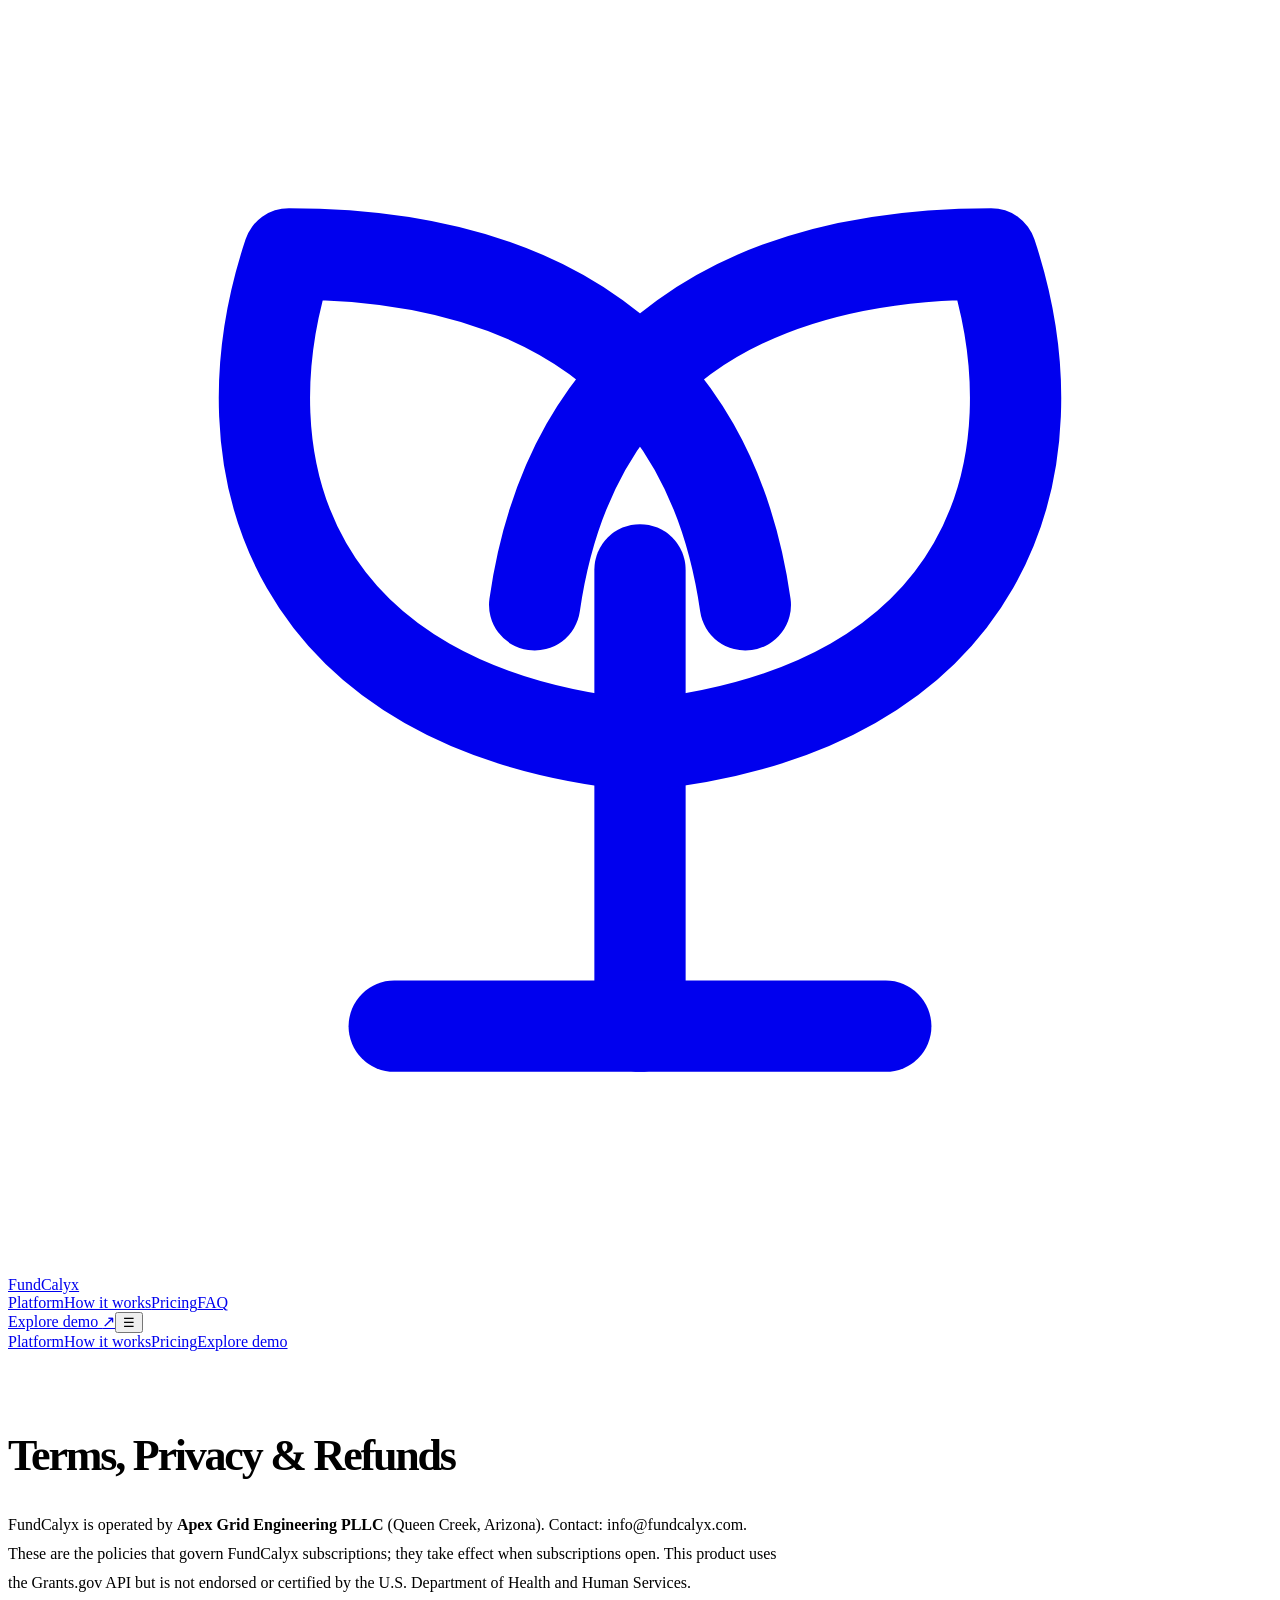
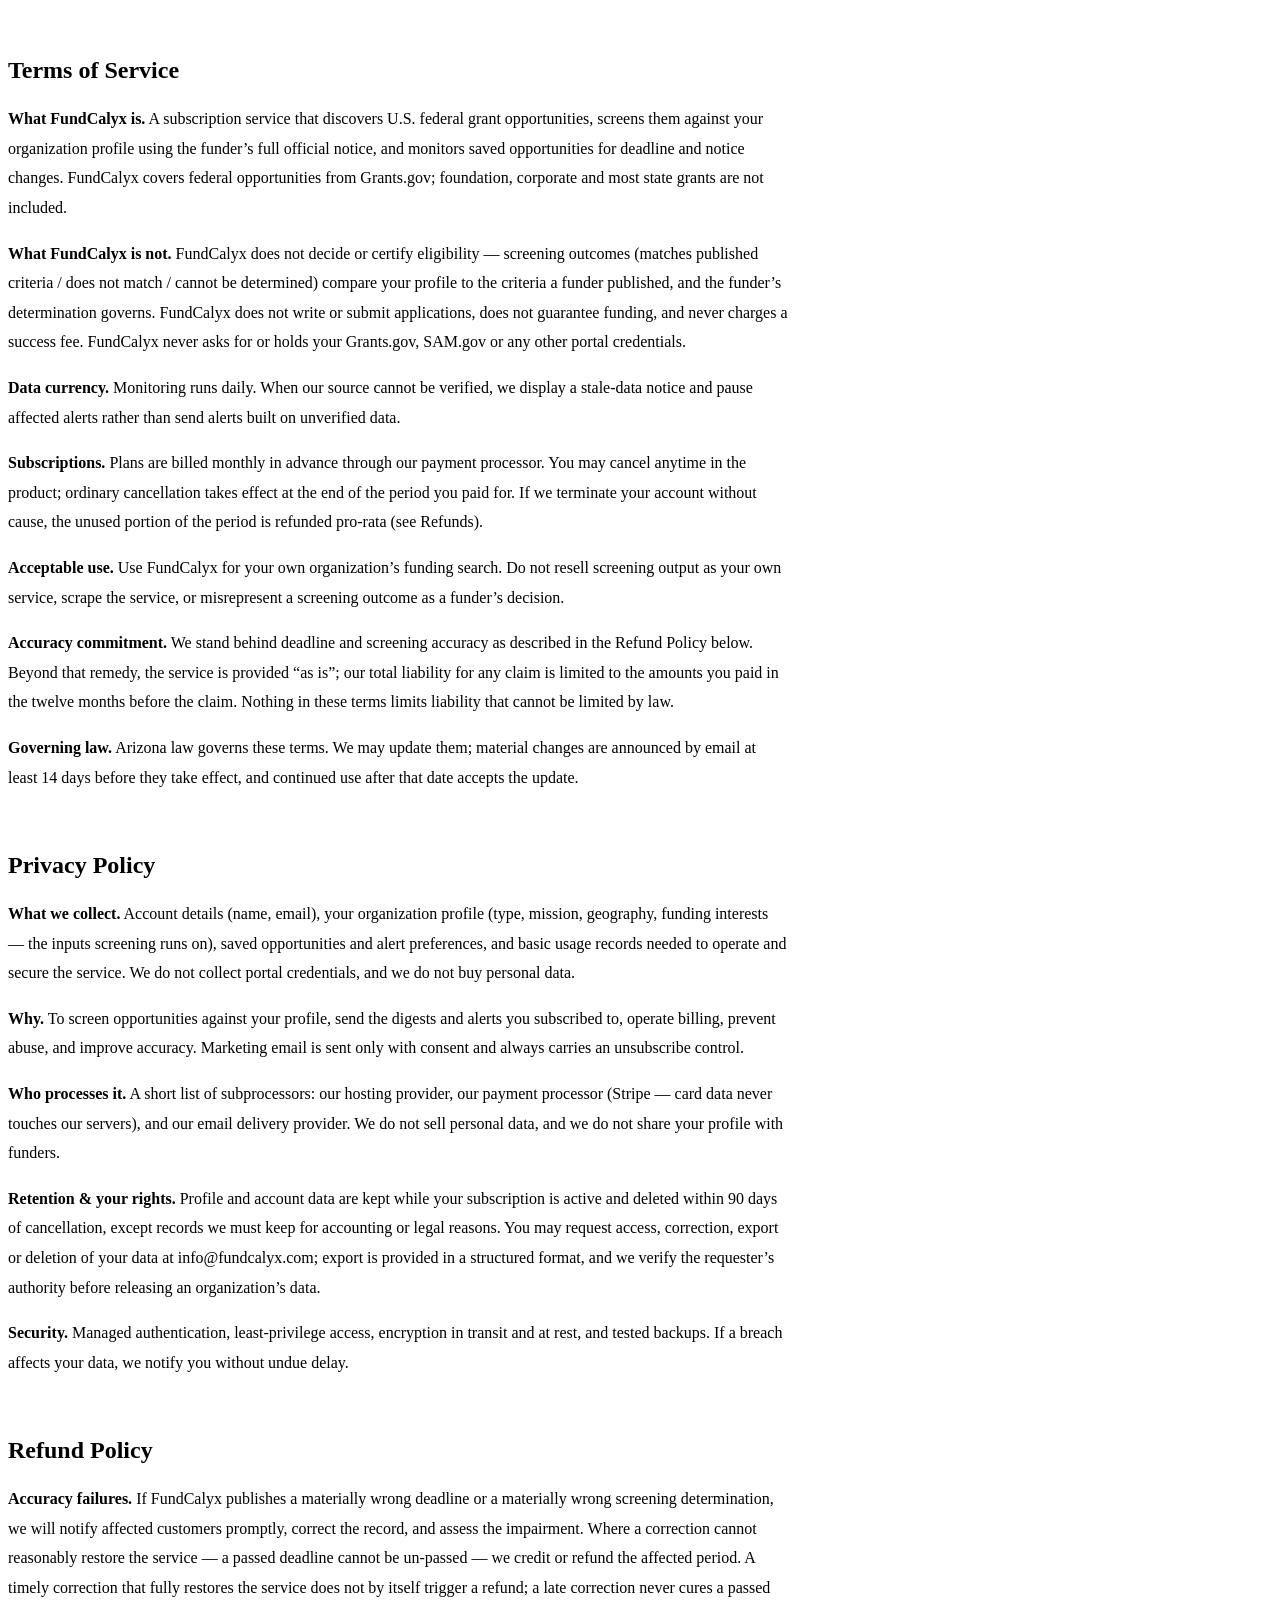
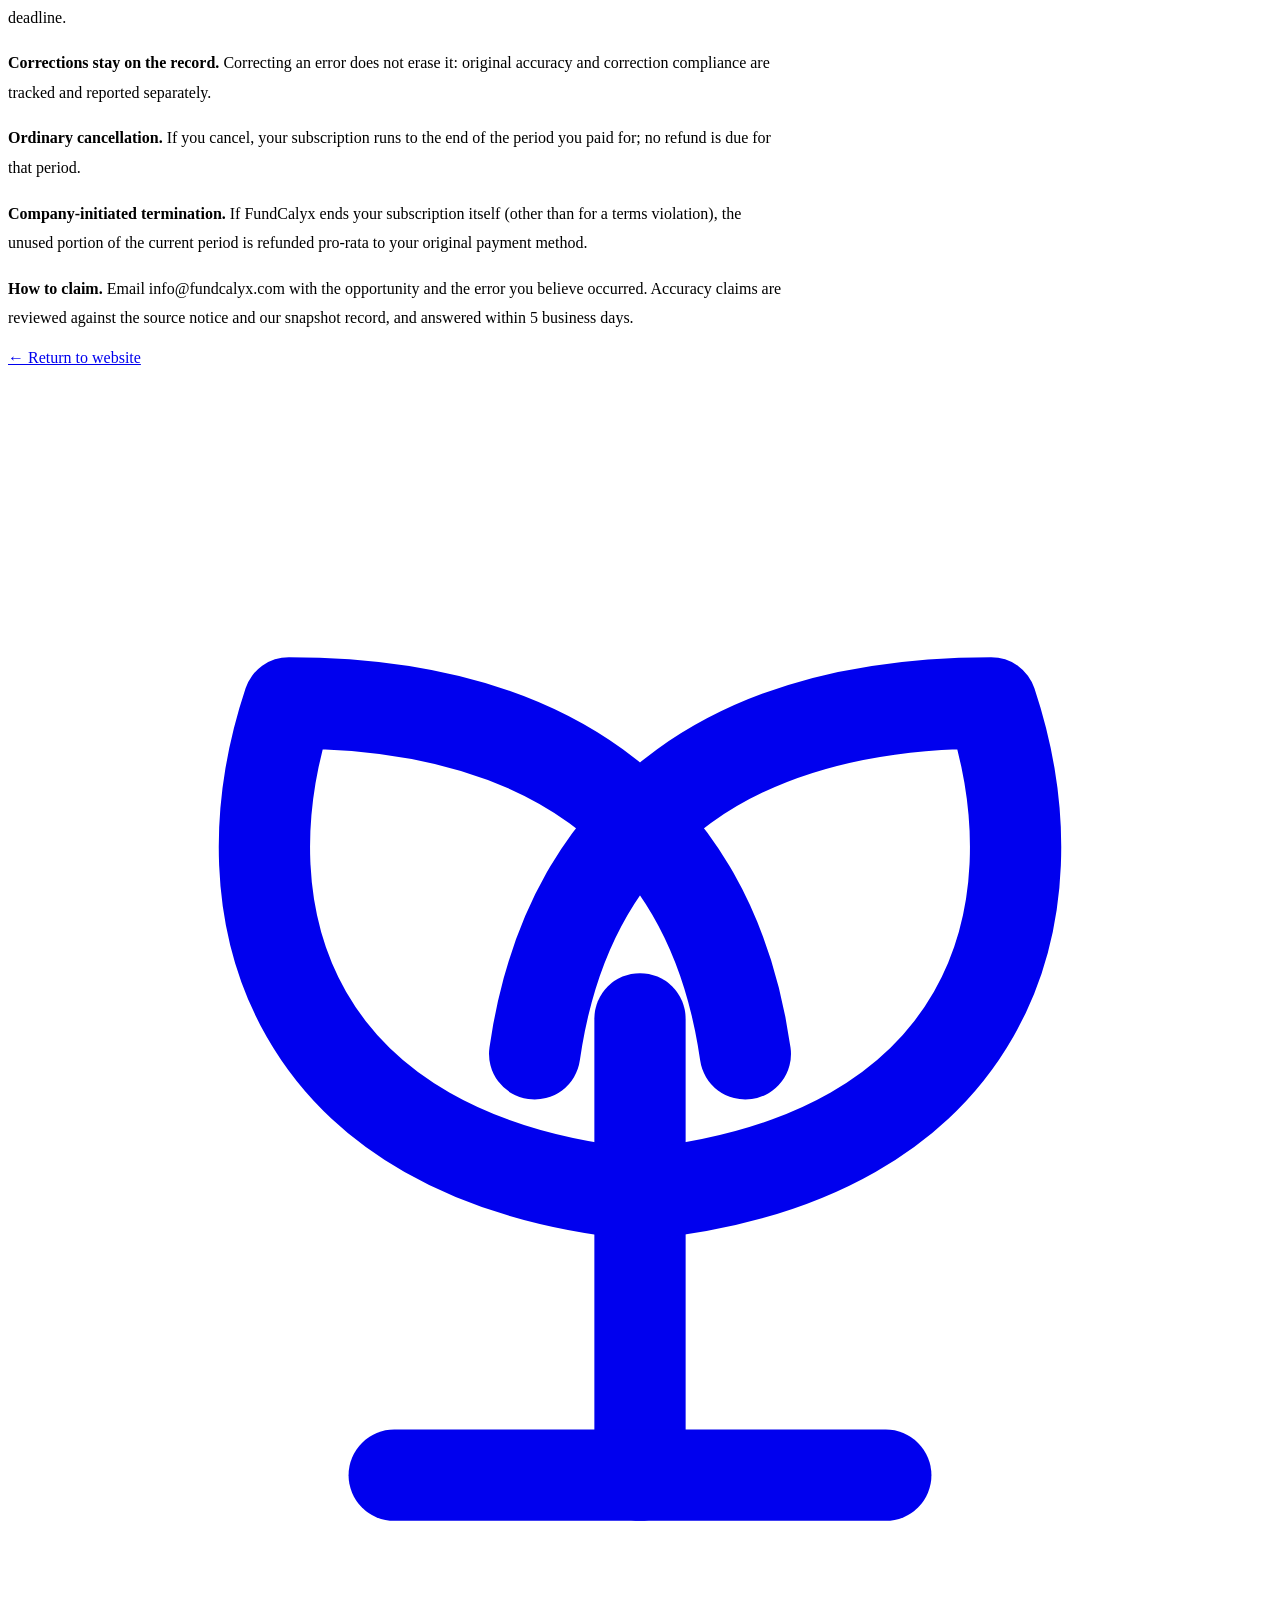
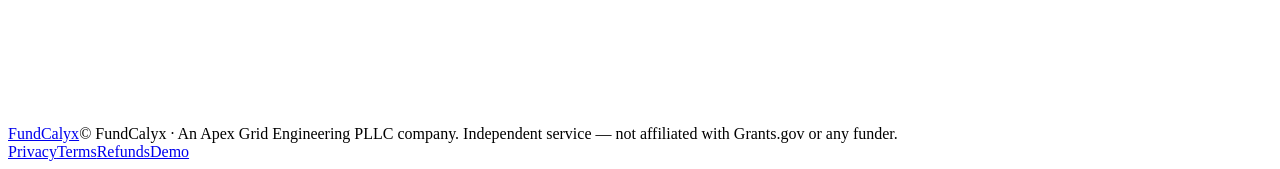
==== legal.html @ a988503f "Add files via upload" ====
<!doctype html><html lang="en"><head><meta charset="utf-8"><meta name="viewport" content="width=device-width,initial-scale=1"><meta name="robots" content="noindex"><title>Terms, Privacy & Refunds — FundCalyx</title><link rel="stylesheet" href="assets/site.css"><link rel="icon" href="assets/favicon.svg" type="image/svg+xml"></head><body data-site="fundcalyx"><div class="nav-shell container"><nav class="nav" aria-label="Main navigation"><a class="logo" href="index.html" aria-label="FundCalyx home"><span class="mark"><svg viewBox="0 0 36 36" fill="none" aria-hidden="true"><path d="M18 29V16" stroke="currentColor" stroke-width="2.6" stroke-linecap="round"/><path d="M18 21C8 20 6 13 8 7c7 0 12 3 13 10M18 21c10-1 12-8 10-14-7 0-12 3-13 10" stroke="currentColor" stroke-width="2.6" stroke-linecap="round" stroke-linejoin="round"/><path d="M11 29h14" stroke="currentColor" stroke-width="2.6" stroke-linecap="round"/></svg></span>FundCalyx</a><div class="nav-links"><a href="index.html#platform">Platform</a><a href="index.html#how">How it works</a><a href="index.html#pricing">Pricing</a><a href="index.html#faq">FAQ</a></div><div class="nav-actions"><a class="btn btn-outline btn-sm" href="workspace.html">Explore demo <span aria-hidden="true">↗</span></a><button class="mobile-toggle" type="button" aria-label="Toggle menu" aria-expanded="false">☰</button></div></nav><div class="mobile-menu" id="mobile-menu"><a href="index.html#platform">Platform</a><a href="index.html#how">How it works</a><a href="index.html#pricing">Pricing</a><a href="workspace.html">Explore demo</a></div></div><main class="container" style="max-width:780px;padding:50px 0 90px"><h1 style="font-size:44px;letter-spacing:-.05em">Terms, Privacy &amp; Refunds</h1><p style="line-height:1.8;color:var(--muted)">FundCalyx is operated by <strong>Apex Grid Engineering PLLC</strong> (Queen Creek, Arizona). Contact: info@fundcalyx.com. These are the policies that govern FundCalyx subscriptions; they take effect when subscriptions open. This product uses the Grants.gov API but is not endorsed or certified by the U.S. Department of Health and Human Services.</p><hr style="border:0;border-top:1px solid var(--line);margin:30px 0"><section id="terms"><h2>Terms of Service</h2><div style="line-height:1.85;color:var(--muted)"><p><strong>What FundCalyx is.</strong> A subscription service that discovers U.S. federal grant opportunities, screens them against your organization profile using the funder’s full official notice, and monitors saved opportunities for deadline and notice changes. FundCalyx covers federal opportunities from Grants.gov; foundation, corporate and most state grants are not included.</p><p><strong>What FundCalyx is not.</strong> FundCalyx does not decide or certify eligibility — screening outcomes (matches published criteria / does not match / cannot be determined) compare your profile to the criteria a funder published, and the funder’s determination governs. FundCalyx does not write or submit applications, does not guarantee funding, and never charges a success fee. FundCalyx never asks for or holds your Grants.gov, SAM.gov or any other portal credentials.</p><p><strong>Data currency.</strong> Monitoring runs daily. When our source cannot be verified, we display a stale-data notice and pause affected alerts rather than send alerts built on unverified data.</p><p><strong>Subscriptions.</strong> Plans are billed monthly in advance through our payment processor. You may cancel anytime in the product; ordinary cancellation takes effect at the end of the period you paid for. If we terminate your account without cause, the unused portion of the period is refunded pro-rata (see Refunds).</p><p><strong>Acceptable use.</strong> Use FundCalyx for your own organization’s funding search. Do not resell screening output as your own service, scrape the service, or misrepresent a screening outcome as a funder’s decision.</p><p><strong>Accuracy commitment.</strong> We stand behind deadline and screening accuracy as described in the Refund Policy below. Beyond that remedy, the service is provided “as is”; our total liability for any claim is limited to the amounts you paid in the twelve months before the claim. Nothing in these terms limits liability that cannot be limited by law.</p><p><strong>Governing law.</strong> Arizona law governs these terms. We may update them; material changes are announced by email at least 14 days before they take effect, and continued use after that date accepts the update.</p></div></section><hr style="border:0;border-top:1px solid var(--line);margin:30px 0"><section id="privacy"><h2>Privacy Policy</h2><div style="line-height:1.85;color:var(--muted)"><p><strong>What we collect.</strong> Account details (name, email), your organization profile (type, mission, geography, funding interests — the inputs screening runs on), saved opportunities and alert preferences, and basic usage records needed to operate and secure the service. We do not collect portal credentials, and we do not buy personal data.</p><p><strong>Why.</strong> To screen opportunities against your profile, send the digests and alerts you subscribed to, operate billing, prevent abuse, and improve accuracy. Marketing email is sent only with consent and always carries an unsubscribe control.</p><p><strong>Who processes it.</strong> A short list of subprocessors: our hosting provider, our payment processor (Stripe — card data never touches our servers), and our email delivery provider. We do not sell personal data, and we do not share your profile with funders.</p><p><strong>Retention &amp; your rights.</strong> Profile and account data are kept while your subscription is active and deleted within 90 days of cancellation, except records we must keep for accounting or legal reasons. You may request access, correction, export or deletion of your data at info@fundcalyx.com; export is provided in a structured format, and we verify the requester’s authority before releasing an organization’s data.</p><p><strong>Security.</strong> Managed authentication, least-privilege access, encryption in transit and at rest, and tested backups. If a breach affects your data, we notify you without undue delay.</p></div></section><hr style="border:0;border-top:1px solid var(--line);margin:30px 0"><section id="refunds"><h2>Refund Policy</h2><div style="line-height:1.85;color:var(--muted)"><p><strong>Accuracy failures.</strong> If FundCalyx publishes a materially wrong deadline or a materially wrong screening determination, we will notify affected customers promptly, correct the record, and assess the impairment. Where a correction cannot reasonably restore the service — a passed deadline cannot be un-passed — we credit or refund the affected period. A timely correction that fully restores the service does not by itself trigger a refund; a late correction never cures a passed deadline.</p><p><strong>Corrections stay on the record.</strong> Correcting an error does not erase it: original accuracy and correction compliance are tracked and reported separately.</p><p><strong>Ordinary cancellation.</strong> If you cancel, your subscription runs to the end of the period you paid for; no refund is due for that period.</p><p><strong>Company-initiated termination.</strong> If FundCalyx ends your subscription itself (other than for a terms violation), the unused portion of the current period is refunded pro-rata to your original payment method.</p><p><strong>How to claim.</strong> Email info@fundcalyx.com with the opportunity and the error you believe occurred. Accuracy claims are reviewed against the source notice and our snapshot record, and answered within 5 business days.</p></div></section><a class="btn btn-dark" href="index.html">← Return to website</a></main><div class="container"><footer class="footer"><a class="logo" href="index.html" aria-label="FundCalyx home"><span class="mark"><svg viewBox="0 0 36 36" fill="none" aria-hidden="true"><path d="M18 29V16" stroke="currentColor" stroke-width="2.6" stroke-linecap="round"/><path d="M18 21C8 20 6 13 8 7c7 0 12 3 13 10M18 21c10-1 12-8 10-14-7 0-12 3-13 10" stroke="currentColor" stroke-width="2.6" stroke-linecap="round" stroke-linejoin="round"/><path d="M11 29h14" stroke="currentColor" stroke-width="2.6" stroke-linecap="round"/></svg></span>FundCalyx</a><span>© FundCalyx · An Apex Grid Engineering PLLC company. Independent service — not affiliated with Grants.gov or any funder.</span><div class="footer-links"><a href="legal.html#privacy">Privacy</a><a href="legal.html#terms">Terms</a><a href="legal.html#refunds">Refunds</a><a href="workspace.html">Demo</a></div></footer></div><script src="assets/site-config.js"></script><script defer src="assets/site.js"></script></body></html>
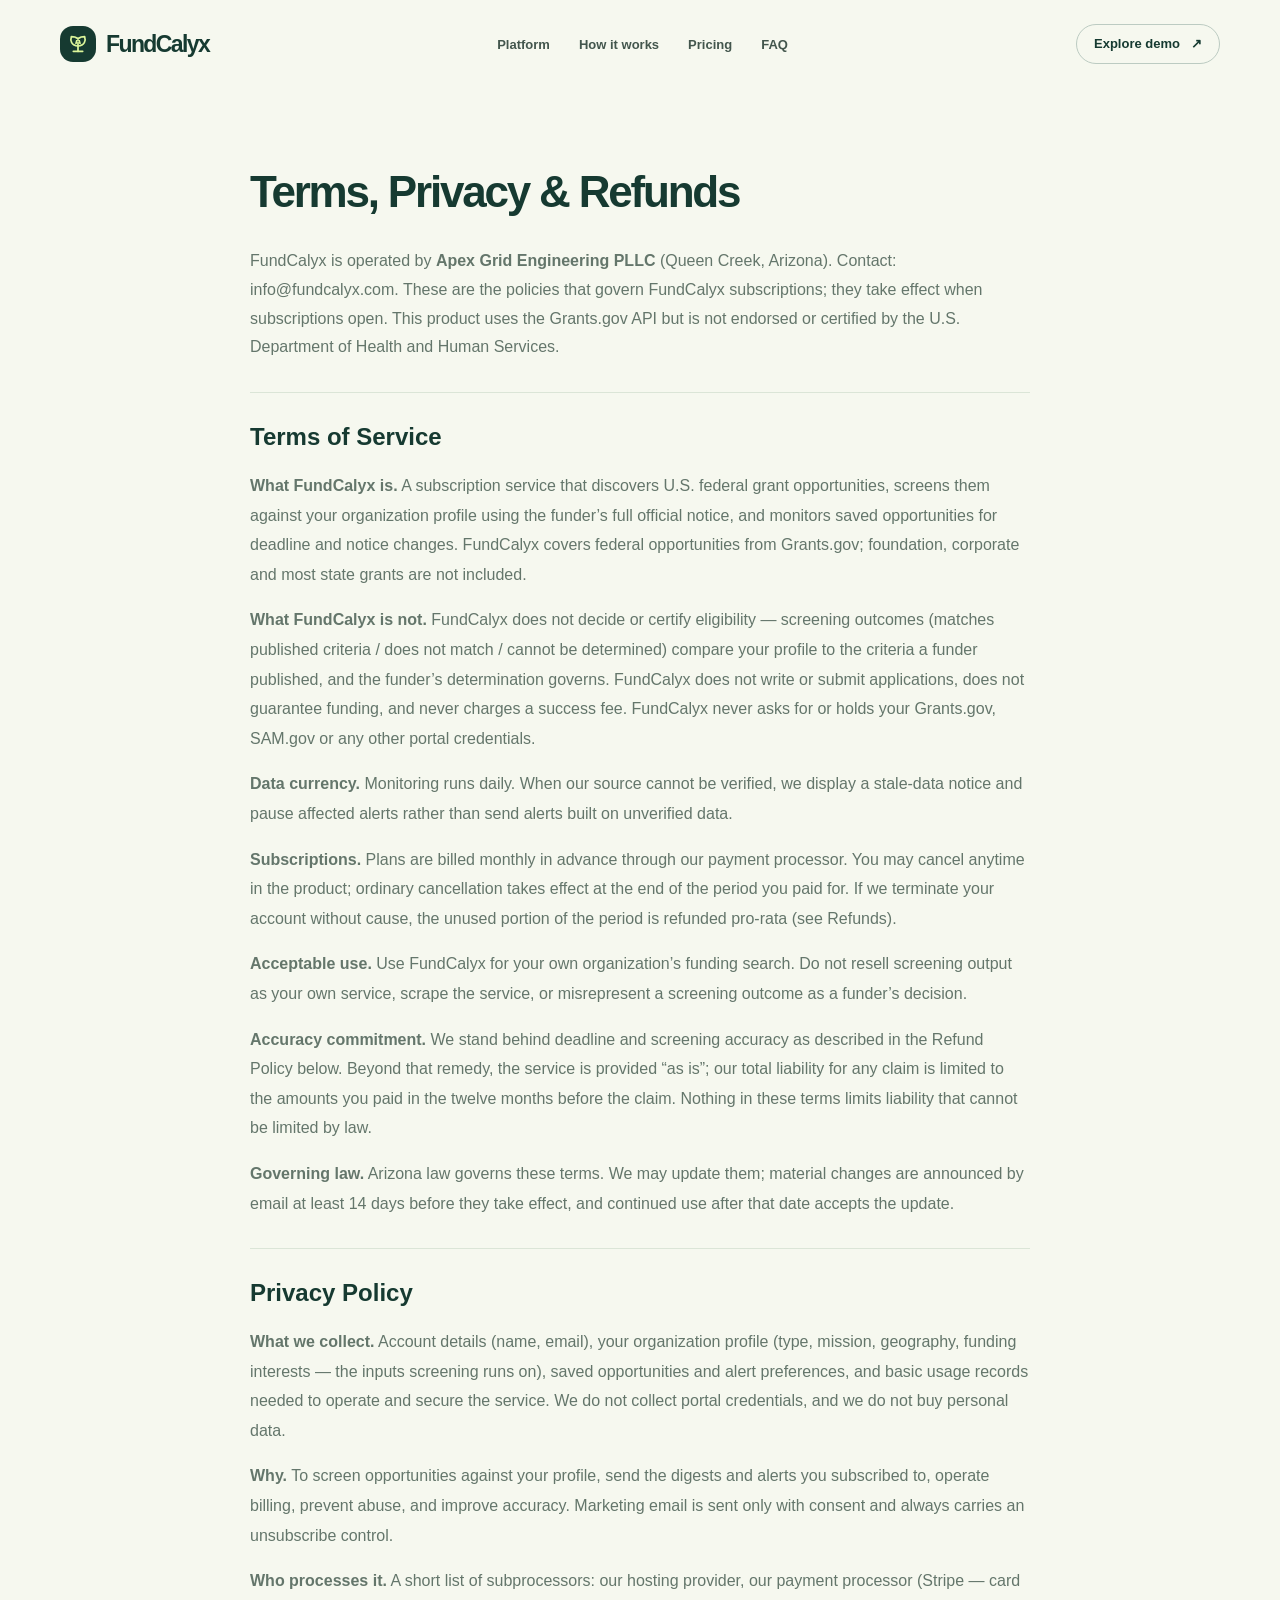
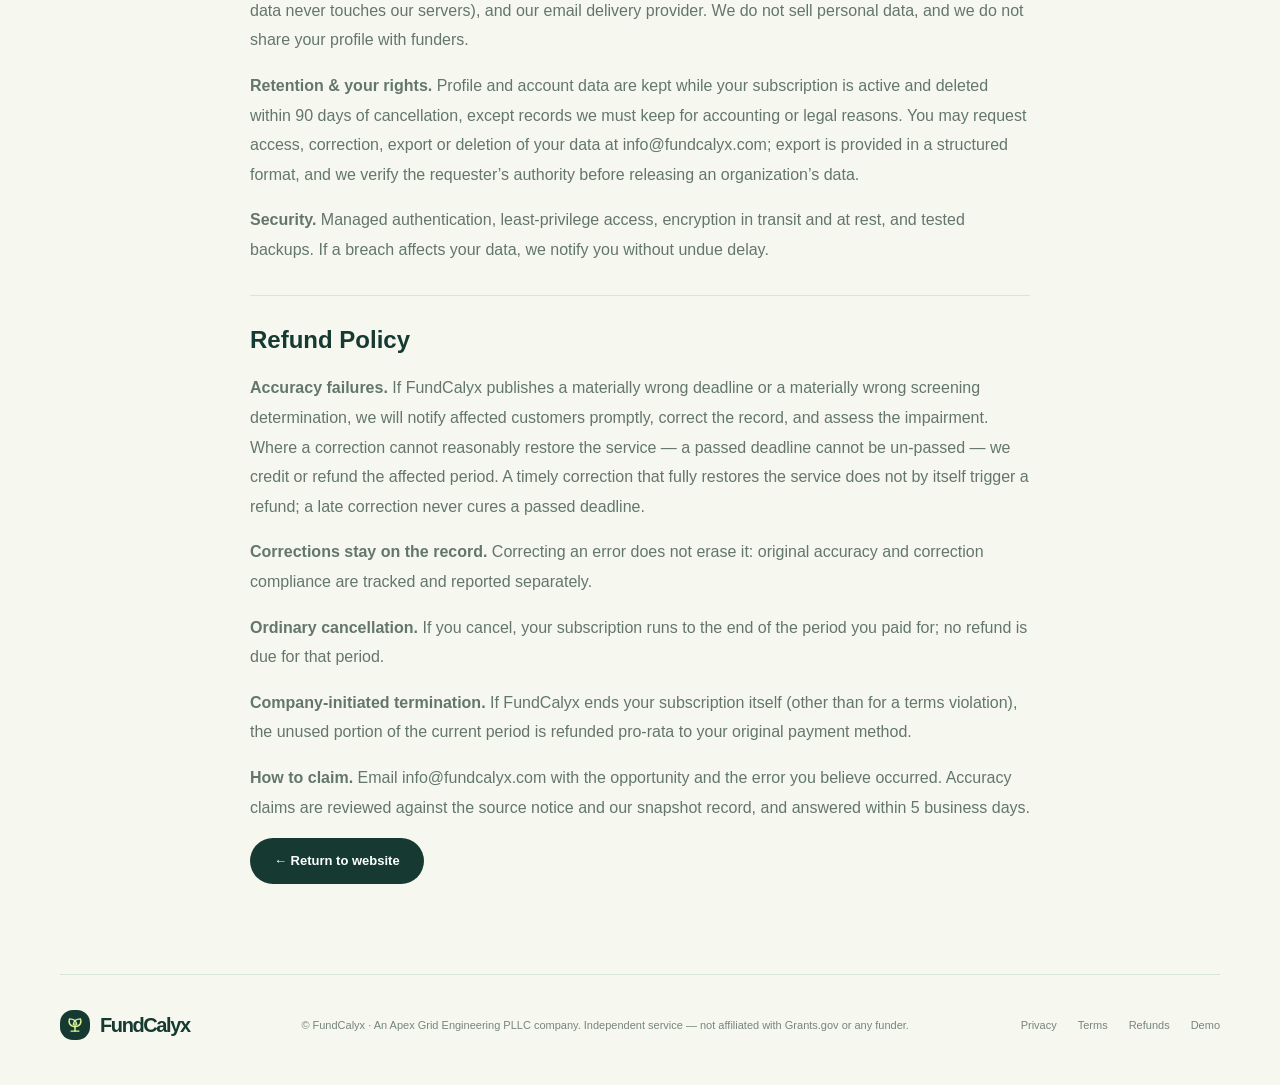
==== commit 991cd758: "SEO/AEO cure: canonicals, meta descriptions, JSON-LD (head-only)" ====
--- a/legal.html
+++ b/legal.html
@@ -1 +1 @@
-<!doctype html><html lang="en"><head><meta charset="utf-8"><meta name="viewport" content="width=device-width,initial-scale=1"><meta name="robots" content="noindex"><title>Terms, Privacy & Refunds — FundCalyx</title><link rel="stylesheet" href="assets/site.css"><link rel="icon" href="assets/favicon.svg" type="image/svg+xml"></head><body data-site="fundcalyx"><div class="nav-shell container"><nav class="nav" aria-label="Main navigation"><a class="logo" href="index.html" aria-label="FundCalyx home"><span class="mark"><svg viewBox="0 0 36 36" fill="none" aria-hidden="true"><path d="M18 29V16" stroke="currentColor" stroke-width="2.6" stroke-linecap="round"/><path d="M18 21C8 20 6 13 8 7c7 0 12 3 13 10M18 21c10-1 12-8 10-14-7 0-12 3-13 10" stroke="currentColor" stroke-width="2.6" stroke-linecap="round" stroke-linejoin="round"/><path d="M11 29h14" stroke="currentColor" stroke-width="2.6" stroke-linecap="round"/></svg></span>FundCalyx</a><div class="nav-links"><a href="index.html#platform">Platform</a><a href="index.html#how">How it works</a><a href="index.html#pricing">Pricing</a><a href="index.html#faq">FAQ</a></div><div class="nav-actions"><a class="btn btn-outline btn-sm" href="workspace.html">Explore demo <span aria-hidden="true">↗</span></a><button class="mobile-toggle" type="button" aria-label="Toggle menu" aria-expanded="false">☰</button></div></nav><div class="mobile-menu" id="mobile-menu"><a href="index.html#platform">Platform</a><a href="index.html#how">How it works</a><a href="index.html#pricing">Pricing</a><a href="workspace.html">Explore demo</a></div></div><main class="container" style="max-width:780px;padding:50px 0 90px"><h1 style="font-size:44px;letter-spacing:-.05em">Terms, Privacy &amp; Refunds</h1><p style="line-height:1.8;color:var(--muted)">FundCalyx is operated by <strong>Apex Grid Engineering PLLC</strong> (Queen Creek, Arizona). Contact: info@fundcalyx.com. These are the policies that govern FundCalyx subscriptions; they take effect when subscriptions open. This product uses the Grants.gov API but is not endorsed or certified by the U.S. Department of Health and Human Services.</p><hr style="border:0;border-top:1px solid var(--line);margin:30px 0"><section id="terms"><h2>Terms of Service</h2><div style="line-height:1.85;color:var(--muted)"><p><strong>What FundCalyx is.</strong> A subscription service that discovers U.S. federal grant opportunities, screens them against your organization profile using the funder’s full official notice, and monitors saved opportunities for deadline and notice changes. FundCalyx covers federal opportunities from Grants.gov; foundation, corporate and most state grants are not included.</p><p><strong>What FundCalyx is not.</strong> FundCalyx does not decide or certify eligibility — screening outcomes (matches published criteria / does not match / cannot be determined) compare your profile to the criteria a funder published, and the funder’s determination governs. FundCalyx does not write or submit applications, does not guarantee funding, and never charges a success fee. FundCalyx never asks for or holds your Grants.gov, SAM.gov or any other portal credentials.</p><p><strong>Data currency.</strong> Monitoring runs daily. When our source cannot be verified, we display a stale-data notice and pause affected alerts rather than send alerts built on unverified data.</p><p><strong>Subscriptions.</strong> Plans are billed monthly in advance through our payment processor. You may cancel anytime in the product; ordinary cancellation takes effect at the end of the period you paid for. If we terminate your account without cause, the unused portion of the period is refunded pro-rata (see Refunds).</p><p><strong>Acceptable use.</strong> Use FundCalyx for your own organization’s funding search. Do not resell screening output as your own service, scrape the service, or misrepresent a screening outcome as a funder’s decision.</p><p><strong>Accuracy commitment.</strong> We stand behind deadline and screening accuracy as described in the Refund Policy below. Beyond that remedy, the service is provided “as is”; our total liability for any claim is limited to the amounts you paid in the twelve months before the claim. Nothing in these terms limits liability that cannot be limited by law.</p><p><strong>Governing law.</strong> Arizona law governs these terms. We may update them; material changes are announced by email at least 14 days before they take effect, and continued use after that date accepts the update.</p></div></section><hr style="border:0;border-top:1px solid var(--line);margin:30px 0"><section id="privacy"><h2>Privacy Policy</h2><div style="line-height:1.85;color:var(--muted)"><p><strong>What we collect.</strong> Account details (name, email), your organization profile (type, mission, geography, funding interests — the inputs screening runs on), saved opportunities and alert preferences, and basic usage records needed to operate and secure the service. We do not collect portal credentials, and we do not buy personal data.</p><p><strong>Why.</strong> To screen opportunities against your profile, send the digests and alerts you subscribed to, operate billing, prevent abuse, and improve accuracy. Marketing email is sent only with consent and always carries an unsubscribe control.</p><p><strong>Who processes it.</strong> A short list of subprocessors: our hosting provider, our payment processor (Stripe — card data never touches our servers), and our email delivery provider. We do not sell personal data, and we do not share your profile with funders.</p><p><strong>Retention &amp; your rights.</strong> Profile and account data are kept while your subscription is active and deleted within 90 days of cancellation, except records we must keep for accounting or legal reasons. You may request access, correction, export or deletion of your data at info@fundcalyx.com; export is provided in a structured format, and we verify the requester’s authority before releasing an organization’s data.</p><p><strong>Security.</strong> Managed authentication, least-privilege access, encryption in transit and at rest, and tested backups. If a breach affects your data, we notify you without undue delay.</p></div></section><hr style="border:0;border-top:1px solid var(--line);margin:30px 0"><section id="refunds"><h2>Refund Policy</h2><div style="line-height:1.85;color:var(--muted)"><p><strong>Accuracy failures.</strong> If FundCalyx publishes a materially wrong deadline or a materially wrong screening determination, we will notify affected customers promptly, correct the record, and assess the impairment. Where a correction cannot reasonably restore the service — a passed deadline cannot be un-passed — we credit or refund the affected period. A timely correction that fully restores the service does not by itself trigger a refund; a late correction never cures a passed deadline.</p><p><strong>Corrections stay on the record.</strong> Correcting an error does not erase it: original accuracy and correction compliance are tracked and reported separately.</p><p><strong>Ordinary cancellation.</strong> If you cancel, your subscription runs to the end of the period you paid for; no refund is due for that period.</p><p><strong>Company-initiated termination.</strong> If FundCalyx ends your subscription itself (other than for a terms violation), the unused portion of the current period is refunded pro-rata to your original payment method.</p><p><strong>How to claim.</strong> Email info@fundcalyx.com with the opportunity and the error you believe occurred. Accuracy claims are reviewed against the source notice and our snapshot record, and answered within 5 business days.</p></div></section><a class="btn btn-dark" href="index.html">← Return to website</a></main><div class="container"><footer class="footer"><a class="logo" href="index.html" aria-label="FundCalyx home"><span class="mark"><svg viewBox="0 0 36 36" fill="none" aria-hidden="true"><path d="M18 29V16" stroke="currentColor" stroke-width="2.6" stroke-linecap="round"/><path d="M18 21C8 20 6 13 8 7c7 0 12 3 13 10M18 21c10-1 12-8 10-14-7 0-12 3-13 10" stroke="currentColor" stroke-width="2.6" stroke-linecap="round" stroke-linejoin="round"/><path d="M11 29h14" stroke="currentColor" stroke-width="2.6" stroke-linecap="round"/></svg></span>FundCalyx</a><span>© FundCalyx · An Apex Grid Engineering PLLC company. Independent service — not affiliated with Grants.gov or any funder.</span><div class="footer-links"><a href="legal.html#privacy">Privacy</a><a href="legal.html#terms">Terms</a><a href="legal.html#refunds">Refunds</a><a href="workspace.html">Demo</a></div></footer></div><script src="assets/site-config.js"></script><script defer src="assets/site.js"></script></body></html>+<!doctype html><html lang="en"><head><meta charset="utf-8"><meta name="viewport" content="width=device-width,initial-scale=1"><meta name="robots" content="noindex"><title>Terms, Privacy & Refunds — FundCalyx</title><link rel="canonical" href="https://fundcalyx.com/legal.html"><meta name="description" content="FundCalyx terms of service, privacy policy and refund policy. Operated by Apex Grid Engineering PLLC. FundCalyx screens against published criteria, never decides eligibility, and never holds your portal credentials."><link rel="stylesheet" href="assets/site.css"><link rel="icon" href="assets/favicon.svg" type="image/svg+xml"></head><body data-site="fundcalyx"><div class="nav-shell container"><nav class="nav" aria-label="Main navigation"><a class="logo" href="index.html" aria-label="FundCalyx home"><span class="mark"><svg viewBox="0 0 36 36" fill="none" aria-hidden="true"><path d="M18 29V16" stroke="currentColor" stroke-width="2.6" stroke-linecap="round"/><path d="M18 21C8 20 6 13 8 7c7 0 12 3 13 10M18 21c10-1 12-8 10-14-7 0-12 3-13 10" stroke="currentColor" stroke-width="2.6" stroke-linecap="round" stroke-linejoin="round"/><path d="M11 29h14" stroke="currentColor" stroke-width="2.6" stroke-linecap="round"/></svg></span>FundCalyx</a><div class="nav-links"><a href="index.html#platform">Platform</a><a href="index.html#how">How it works</a><a href="index.html#pricing">Pricing</a><a href="index.html#faq">FAQ</a></div><div class="nav-actions"><a class="btn btn-outline btn-sm" href="workspace.html">Explore demo <span aria-hidden="true">↗</span></a><button class="mobile-toggle" type="button" aria-label="Toggle menu" aria-expanded="false">☰</button></div></nav><div class="mobile-menu" id="mobile-menu"><a href="index.html#platform">Platform</a><a href="index.html#how">How it works</a><a href="index.html#pricing">Pricing</a><a href="workspace.html">Explore demo</a></div></div><main class="container" style="max-width:780px;padding:50px 0 90px"><h1 style="font-size:44px;letter-spacing:-.05em">Terms, Privacy &amp; Refunds</h1><p style="line-height:1.8;color:var(--muted)">FundCalyx is operated by <strong>Apex Grid Engineering PLLC</strong> (Queen Creek, Arizona). Contact: info@fundcalyx.com. These are the policies that govern FundCalyx subscriptions; they take effect when subscriptions open. This product uses the Grants.gov API but is not endorsed or certified by the U.S. Department of Health and Human Services.</p><hr style="border:0;border-top:1px solid var(--line);margin:30px 0"><section id="terms"><h2>Terms of Service</h2><div style="line-height:1.85;color:var(--muted)"><p><strong>What FundCalyx is.</strong> A subscription service that discovers U.S. federal grant opportunities, screens them against your organization profile using the funder’s full official notice, and monitors saved opportunities for deadline and notice changes. FundCalyx covers federal opportunities from Grants.gov; foundation, corporate and most state grants are not included.</p><p><strong>What FundCalyx is not.</strong> FundCalyx does not decide or certify eligibility — screening outcomes (matches published criteria / does not match / cannot be determined) compare your profile to the criteria a funder published, and the funder’s determination governs. FundCalyx does not write or submit applications, does not guarantee funding, and never charges a success fee. FundCalyx never asks for or holds your Grants.gov, SAM.gov or any other portal credentials.</p><p><strong>Data currency.</strong> Monitoring runs daily. When our source cannot be verified, we display a stale-data notice and pause affected alerts rather than send alerts built on unverified data.</p><p><strong>Subscriptions.</strong> Plans are billed monthly in advance through our payment processor. You may cancel anytime in the product; ordinary cancellation takes effect at the end of the period you paid for. If we terminate your account without cause, the unused portion of the period is refunded pro-rata (see Refunds).</p><p><strong>Acceptable use.</strong> Use FundCalyx for your own organization’s funding search. Do not resell screening output as your own service, scrape the service, or misrepresent a screening outcome as a funder’s decision.</p><p><strong>Accuracy commitment.</strong> We stand behind deadline and screening accuracy as described in the Refund Policy below. Beyond that remedy, the service is provided “as is”; our total liability for any claim is limited to the amounts you paid in the twelve months before the claim. Nothing in these terms limits liability that cannot be limited by law.</p><p><strong>Governing law.</strong> Arizona law governs these terms. We may update them; material changes are announced by email at least 14 days before they take effect, and continued use after that date accepts the update.</p></div></section><hr style="border:0;border-top:1px solid var(--line);margin:30px 0"><section id="privacy"><h2>Privacy Policy</h2><div style="line-height:1.85;color:var(--muted)"><p><strong>What we collect.</strong> Account details (name, email), your organization profile (type, mission, geography, funding interests — the inputs screening runs on), saved opportunities and alert preferences, and basic usage records needed to operate and secure the service. We do not collect portal credentials, and we do not buy personal data.</p><p><strong>Why.</strong> To screen opportunities against your profile, send the digests and alerts you subscribed to, operate billing, prevent abuse, and improve accuracy. Marketing email is sent only with consent and always carries an unsubscribe control.</p><p><strong>Who processes it.</strong> A short list of subprocessors: our hosting provider, our payment processor (Stripe — card data never touches our servers), and our email delivery provider. We do not sell personal data, and we do not share your profile with funders.</p><p><strong>Retention &amp; your rights.</strong> Profile and account data are kept while your subscription is active and deleted within 90 days of cancellation, except records we must keep for accounting or legal reasons. You may request access, correction, export or deletion of your data at info@fundcalyx.com; export is provided in a structured format, and we verify the requester’s authority before releasing an organization’s data.</p><p><strong>Security.</strong> Managed authentication, least-privilege access, encryption in transit and at rest, and tested backups. If a breach affects your data, we notify you without undue delay.</p></div></section><hr style="border:0;border-top:1px solid var(--line);margin:30px 0"><section id="refunds"><h2>Refund Policy</h2><div style="line-height:1.85;color:var(--muted)"><p><strong>Accuracy failures.</strong> If FundCalyx publishes a materially wrong deadline or a materially wrong screening determination, we will notify affected customers promptly, correct the record, and assess the impairment. Where a correction cannot reasonably restore the service — a passed deadline cannot be un-passed — we credit or refund the affected period. A timely correction that fully restores the service does not by itself trigger a refund; a late correction never cures a passed deadline.</p><p><strong>Corrections stay on the record.</strong> Correcting an error does not erase it: original accuracy and correction compliance are tracked and reported separately.</p><p><strong>Ordinary cancellation.</strong> If you cancel, your subscription runs to the end of the period you paid for; no refund is due for that period.</p><p><strong>Company-initiated termination.</strong> If FundCalyx ends your subscription itself (other than for a terms violation), the unused portion of the current period is refunded pro-rata to your original payment method.</p><p><strong>How to claim.</strong> Email info@fundcalyx.com with the opportunity and the error you believe occurred. Accuracy claims are reviewed against the source notice and our snapshot record, and answered within 5 business days.</p></div></section><a class="btn btn-dark" href="index.html">← Return to website</a></main><div class="container"><footer class="footer"><a class="logo" href="index.html" aria-label="FundCalyx home"><span class="mark"><svg viewBox="0 0 36 36" fill="none" aria-hidden="true"><path d="M18 29V16" stroke="currentColor" stroke-width="2.6" stroke-linecap="round"/><path d="M18 21C8 20 6 13 8 7c7 0 12 3 13 10M18 21c10-1 12-8 10-14-7 0-12 3-13 10" stroke="currentColor" stroke-width="2.6" stroke-linecap="round" stroke-linejoin="round"/><path d="M11 29h14" stroke="currentColor" stroke-width="2.6" stroke-linecap="round"/></svg></span>FundCalyx</a><span>© FundCalyx · An Apex Grid Engineering PLLC company. Independent service — not affiliated with Grants.gov or any funder.</span><div class="footer-links"><a href="legal.html#privacy">Privacy</a><a href="legal.html#terms">Terms</a><a href="legal.html#refunds">Refunds</a><a href="workspace.html">Demo</a></div></footer></div><script src="assets/site-config.js"></script><script defer src="assets/site.js"></script></body></html>
--- a/assets/site.css
+++ b/assets/site.css
@@ -0,0 +1,44 @@
+/* Built for Muse · three-site portfolio · no third-party runtime dependencies */
+:root{--bg:#f7f7f1;--ink:#172e28;--muted:#66736b;--surface:#fff;--line:#dbe2d8;--accent:#d9f58a;--accentink:#263d20;--deep:#142f29;--deep2:#24473f;--highlight:#f2ad72;--serif:Georgia,'Times New Roman',serif;--sans:Inter,'Segoe UI',Arial,sans-serif;--radius:22px}
+*{box-sizing:border-box}html{scroll-behavior:smooth}body{margin:0;background:var(--bg);color:var(--ink);font-family:var(--sans);-webkit-font-smoothing:antialiased}button,input,select{font:inherit}button{cursor:pointer}a{color:inherit;text-decoration:none}img,svg{max-width:100%}::selection{background:var(--accent);color:var(--ink)}.container{width:min(1160px,calc(100% - 52px));margin:auto}.skip-link{position:absolute;z-index:999;top:-80px;left:20px;background:white;padding:14px}.skip-link:focus{top:10px}.eyebrow{display:inline-flex;align-items:center;gap:9px;font-size:11px;text-transform:uppercase;letter-spacing:.16em;font-weight:800}.eyebrow .dot{width:7px;height:7px;border-radius:100%;background:currentColor}.muted{color:var(--muted)}.badge{display:inline-flex;gap:6px;align-items:center;border-radius:40px;padding:7px 11px;background:#eef5e5;color:#3b6140;font-weight:800;font-size:11px}.badge.dark{background:#315448;color:#d6fbba}.nav{height:88px;display:flex;justify-content:space-between;align-items:center;gap:25px}.nav-shell{position:relative;z-index:50}.logo{display:inline-flex;align-items:center;gap:10px;font-size:23px;font-weight:850;letter-spacing:-.07em;white-space:nowrap}.logo .mark{width:36px;height:36px;display:grid;place-items:center;border-radius:12px;background:var(--ink);color:var(--accent)}.logo .mark svg{width:24px;height:24px}.nav-links{display:flex;align-items:center;gap:29px;color:#43564d;font-size:13px;font-weight:650}.nav-links a:hover,.footer a:hover{color:#80a845}.nav-actions{display:flex;align-items:center;gap:9px}.btn{display:inline-flex;align-items:center;justify-content:center;gap:11px;border-radius:50px;padding:15px 23px;border:1px solid transparent;font-size:13px;font-weight:800;line-height:1.1;transition:transform .2s,background .2s,color .2s,box-shadow .2s;white-space:nowrap}.btn:hover{transform:translateY(-2px);box-shadow:0 10px 26px #182a241a}.btn-solid{background:var(--accent);color:var(--accentink)}.btn-outline{border-color:#bccbc2;background:transparent;color:var(--ink)}.btn-light{background:white;color:var(--ink)}.btn-dark{background:var(--ink);color:white}.btn-sm{padding:12px 17px}.mobile-toggle{display:none;background:none;border:0;padding:8px;color:var(--ink)}.hero{padding:34px 0 0}.hero-panel{position:relative;background:var(--deep);color:#fff;overflow:hidden;border-radius:34px;min-height:605px;isolation:isolate;display:grid;grid-template-columns:50% 50%;align-items:center}.hero-panel:after{content:'';position:absolute;inset:-30% -18% -40% 38%;z-index:-2;background:radial-gradient(ellipse,#497a5f 0%,transparent 58%);opacity:.45}.hero-panel:before{content:'';position:absolute;inset:0;z-index:-1;background-image:linear-gradient(#fff1 1px,transparent 1px),linear-gradient(90deg,#fff1 1px,transparent 1px);background-size:48px 48px;mask-image:linear-gradient(90deg,transparent 35%,black 100%)}.hero-copy{padding:70px 0 70px 73px;z-index:2}.hero h1{font-size:clamp(48px,5.7vw,82px);line-height:1.04;font-weight:680;letter-spacing:-.07em;margin:23px 0 23px;max-width:620px}.hero h1 em{font-family:var(--serif);color:var(--accent);font-weight:400;letter-spacing:-.05em}.hero p{color:#c1d6c9;font-size:16px;line-height:1.8;max-width:435px;margin:0 0 29px}.hero-cta{display:flex;gap:10px;flex-wrap:wrap}.hero-micro{display:flex;gap:12px;align-items:center;margin-top:27px;color:#b6c7c0;font-size:11px;letter-spacing:.01em}.hero-micro span{width:5px;height:5px;border-radius:50%;background:#a6d579}.hero-art{position:relative;align-self:stretch;display:flex;align-items:center;justify-content:center;padding:50px 26px 50px 10px}.orbit{position:absolute;aspect-ratio:1;border:1px solid #d6f5c61b;border-radius:50%;width:495px;transform:translate(7%,-1%)}.orbit.two{width:360px;border-color:#d6f5c637}.orbit.three{width:235px;border-color:#d6f5c631}.dashboard-card{width:420px;max-width:100%;background:#fff;color:var(--ink);padding:23px;border-radius:22px;box-shadow:0 26px 84px #071a1788;transform:rotate(1.4deg);position:relative}.dashboard-top{display:flex;align-items:center;justify-content:space-between;gap:8px;padding-bottom:17px;border-bottom:1px solid #e9eee7}.dashboard-top strong{font-size:14px}.mini-dots{display:flex;gap:5px}.mini-dots i{display:block;width:7px;height:7px;border-radius:100%;background:#d9dfd9}.mini-dots i:first-child{background:#e9ac86}.mini-dots i:nth-child(2){background:#efd589}.mini-dots i:nth-child(3){background:#98c5a5}.sample-tag{color:#78877e;font-size:10px;font-weight:800;text-transform:uppercase;letter-spacing:.11em}.match-summary{display:flex;gap:12px;padding:19px 0}.summary-icon{width:44px;height:44px;display:grid;place-items:center;border-radius:13px;background:#eaf4dc;font-size:21px}.match-summary strong{font-size:28px;letter-spacing:-.055em}.match-summary span{font-size:11px;color:#8a998f}.grant-result{border:1px solid #e1e8df;border-radius:14px;padding:14px;margin-top:9px;background:#fff}.grant-head{display:flex;justify-content:space-between;align-items:center;gap:9px}.grant-head strong{font-size:13px}.grant-result p{font-size:11px;color:#7a8b80;line-height:1.5;margin:8px 0 12px}.progress-track{height:5px;background:#edf1e9;border-radius:8px;overflow:hidden}.progress-track i{display:block;height:100%;border-radius:inherit;background:#78b38a}.score{border-radius:10px;background:#edfade;color:#466e31;padding:7px;font-weight:900;font-size:12px}.floating-note{position:absolute;z-index:3;left:-18px;bottom:18%;background:var(--accent);color:var(--ink);box-shadow:0 12px 30px #0003;padding:12px 16px;border-radius:13px;transform:rotate(-6deg);font-size:11px;font-weight:800}.proofbar{display:flex;justify-content:space-between;gap:15px;flex-wrap:wrap;padding:27px 5px 24px;color:#7b8a7e;align-items:center;border-bottom:1px solid var(--line)}.proofbar strong{font-size:10px;letter-spacing:.11em;text-transform:uppercase;font-weight:850;color:#788980}.proofbar span{font-size:12px;font-weight:700}.section{padding:111px 0}.section-head{max-width:690px}.section-head h2,.section-title{font-size:clamp(36px,4vw,56px);line-height:1.13;letter-spacing:-.065em;margin:16px 0 17px;font-weight:720}.section-head h2 em{font-family:var(--serif);font-weight:400}.section-head p{font-size:15px;line-height:1.8;color:var(--muted);max-width:580px}.feature-grid{margin-top:39px;display:grid;grid-template-columns:1.13fr 1fr 1fr;gap:15px}.feature{border:1px solid var(--line);background:#fff;border-radius:23px;padding:28px;min-height:245px;position:relative;overflow:hidden}.feature.feature-main{background:#e6f1d2;border:0}.feature .feat-icon{width:48px;height:48px;display:grid;place-items:center;border:1px solid #d8e4d6;border-radius:14px;font-size:23px;margin-bottom:38px}.feature h3{font-size:20px;letter-spacing:-.04em;margin:0 0 11px}.feature p{font-size:13px;color:#647267;line-height:1.75;margin:0}.feature .decor{position:absolute;right:-24px;top:-40px;width:175px;height:175px;border:20px solid #27453412;border-radius:100%}.dark-section{background:var(--deep);color:white;padding:104px 0;border-radius:32px}.dark-section .section-head p{color:#b7c8be}.steps{display:grid;grid-template-columns:repeat(3,1fr);gap:16px;margin-top:45px}.step{padding:27px 24px;background:#ffffff08;border:1px solid #ffffff20;border-radius:18px}.step .n{font-family:var(--serif);font-size:35px;color:var(--accent)}.step h3{font-size:19px;margin:26px 0 9px;letter-spacing:-.04em}.step p{font-size:13px;color:#b6ccc2;line-height:1.8;margin:0}.demo-strip{display:grid;grid-template-columns:1fr 1fr;gap:44px;align-items:center;padding:95px 0}.demo-strip .section-head h2{margin-top:15px}.demo-visual{background:#e7eede;border:1px solid #d3e2d3;border-radius:25px;padding:24px;position:relative}.demo-visual .row-demo{background:white;border-radius:12px;margin:10px 0;display:flex;gap:11px;align-items:center;padding:15px;box-shadow:0 9px 26px #22392b0b}.row-demo .circle{width:34px;height:34px;background:#dbefc3;border-radius:10px;display:grid;place-items:center}.row-demo .txt{flex:1}.row-demo strong{display:block;font-size:12px}.row-demo small{display:block;color:#819287;font-size:10px;margin-top:4px}.pricing{background:#eaf0e5;padding:100px 0}.pricing-cards{display:grid;grid-template-columns:repeat(3,1fr);gap:16px;margin-top:39px}.price-card{border-radius:24px;background:white;border:1px solid #d7e1d5;padding:29px;display:flex;flex-direction:column;min-height:412px}.price-card.featured{background:var(--deep);border-color:var(--deep);color:white;transform:translateY(-10px)}.price-card h3{font-size:16px;margin:0 0 10px}.price-card .amount{font-size:48px;font-weight:800;letter-spacing:-.08em;margin:13px 0 2px}.price-card .amount small{font-size:13px;letter-spacing:0;font-weight:600}.price-card .desc{min-height:49px;font-size:12px;color:#7d9081;line-height:1.7}.price-card.featured .desc,.price-card.featured li{color:#b3cabd}.price-card ul{padding:0;list-style:none;margin:20px 0 auto;display:grid;gap:15px}.price-card li{font-size:12px;color:#52645a;display:flex;gap:10px}.price-card li:before{content:'✓';color:#69a077;font-weight:900}.price-card .btn{margin-top:30px}.faq{display:grid;grid-template-columns:.8fr 1.2fr;gap:70px;padding:100px 0}.faq .section-title{margin-top:17px}.faq-list{border-top:1px solid var(--line)}details{border-bottom:1px solid var(--line);padding:23px 0}summary{list-style:none;cursor:pointer;font-weight:780;display:flex;align-items:center;justify-content:space-between;gap:18px;font-size:14px}summary::-webkit-details-marker{display:none}summary::after{content:'+';font-size:24px;font-weight:400}details[open] summary:after{content:'−'}details p{color:#75857a;font-size:13px;line-height:1.8;max-width:600px}.last-cta{background:var(--accent);border-radius:30px;padding:65px 64px;display:flex;justify-content:space-between;align-items:center;gap:25px;margin-bottom:80px}.last-cta h2{font-size:44px;letter-spacing:-.06em;max-width:570px;line-height:1.12;margin:10px 0}.last-cta p{font-size:13px;color:#59703f}.footer{padding:35px 0 45px;border-top:1px solid var(--line);display:flex;align-items:center;justify-content:space-between;gap:20px;color:#76857a;font-size:11px}.footer-links{display:flex;gap:21px}.footer .logo{font-size:20px;color:var(--ink)}.footer .logo .mark{width:30px;height:30px}.footer .logo .mark svg{width:20px}.modal-backdrop{position:fixed;inset:0;z-index:100;background:#091e19b8;display:none;align-items:center;justify-content:center;padding:20px;backdrop-filter:blur(5px)}.modal-backdrop.open{display:flex}.modal{width:min(455px,100%);background:white;color:#1c3028;border-radius:25px;padding:29px;box-shadow:0 35px 100px #061c1a70}.modal-close{float:right;border:none;background:#f0f3ed;border-radius:50%;width:34px;height:34px;font-size:20px}.modal h2{font-size:31px;letter-spacing:-.05em;margin:22px 0 10px}.modal p{font-size:13px;line-height:1.7;color:#687b6e}.form-grid{display:grid;gap:13px;margin-top:21px}.form-grid label{display:grid;gap:6px;font-size:12px;font-weight:750}.form-grid input,.form-grid select{width:100%;border:1px solid #ccd9cf;padding:13px;border-radius:11px;outline-offset:2px;background:#fff}.form-grid .btn{width:100%}.form-notice{padding:11px 13px;background:#f1f5ec;border-radius:9px;color:#59695b;font-size:11px;line-height:1.6}.toast{position:fixed;bottom:26px;right:24px;z-index:150;display:none;max-width:380px;background:var(--ink);color:#fff;padding:14px 18px;border-radius:12px;font-size:12px;box-shadow:0 13px 45px #0004}.toast.show{display:block}.mobile-menu{display:none}
+/* Expanded workspace */
+.workspace-body{background:#f3f6f1}.workspace{display:grid;grid-template-columns:250px 1fr;min-height:100vh}.side{background:#fff;padding:25px 19px;border-right:1px solid #e0e8df;display:flex;flex-direction:column;position:sticky;top:0;height:100vh}.side .logo{margin:5px 9px 39px}.side-label{margin:17px 10px 10px;color:#92a094;letter-spacing:.12em;font-size:10px;font-weight:900}.side a{display:flex;align-items:center;gap:11px;padding:13px;border-radius:12px;font-size:13px;color:#718177;font-weight:750;margin-bottom:3px}.side a.active{background:#e9f6d8;color:#305d39}.side a:hover{background:#f2f5ef}.side-bottom{margin-top:auto;background:#f0f5eb;padding:15px;border-radius:15px}.side-bottom strong{font-size:13px}.side-bottom p{font-size:11px;line-height:1.7;color:#7a8d7e}.main-work{max-width:1290px;width:100%;padding:39px 52px 70px;margin:auto}.work-top{display:flex;justify-content:space-between;gap:20px;align-items:center}.work-top .tiny{font-size:12px;color:#829084}.work-top h1{font-size:39px;letter-spacing:-.06em;margin:9px 0 4px}.demo-flag{display:inline-flex;background:#fff5dc;color:#9b6810;padding:10px 13px;border-radius:20px;font-size:11px;font-weight:800}.stat-grid{display:grid;grid-template-columns:repeat(3,1fr);gap:14px;margin:28px 0}.stat{background:white;border:1px solid #e1e9df;border-radius:17px;padding:23px}.stat span{font-size:12px;color:#819183}.stat strong{font-size:34px;display:block;letter-spacing:-.06em;margin-top:8px}.stat small{font-size:10px;color:#7e9282}.workspace-panel{background:white;border-radius:21px;border:1px solid #e0e8df;padding:27px}.work-controls{display:flex;align-items:center;justify-content:space-between;gap:15px;flex-wrap:wrap;margin:16px 0 22px}.work-controls input,.work-controls select{padding:12px 14px;border-radius:11px;border:1px solid #d9e2d8;background:#fff;color:#2d4938;min-width:160px}.work-controls input{min-width:240px}.work-controls .controls{display:flex;gap:9px;flex-wrap:wrap}.results{display:grid;gap:10px}.result-row{border:1px solid #e3ebe3;border-radius:14px;padding:20px;display:flex;gap:18px;align-items:center;justify-content:space-between}.result-row h3{font-size:15px;margin:0 0 8px}.result-row p{font-size:11px;color:#89998b;margin:0}.result-row .right{display:flex;align-items:center;gap:13px}.score-pill{font-size:13px;border-radius:10px;background:#ecf5de;color:#557f37;padding:10px;white-space:nowrap;font-weight:900}.save{border:1px solid #dce7dc;background:#fff;border-radius:10px;padding:10px 12px;font-size:12px;font-weight:800;color:#52725c}.save.is-saved{background:#d9f58a;border-color:#c9e37d;color:#325533}.nothing{padding:40px;text-align:center;color:#85998a;font-size:13px}.work-note{font-size:12px;color:#8b998e;margin:17px 0;line-height:1.7}.detail-dialog{border:0;border-radius:22px;padding:29px;width:min(560px,90vw);box-shadow:0 20px 80px #0003;color:#18332a}.detail-dialog::backdrop{background:#08251bcc}.detail-dialog h2{letter-spacing:-.05em}.detail-dialog p{line-height:1.75;color:#627467;font-size:14px}.detail-dialog dl{display:grid;grid-template-columns:1fr 1fr;gap:12px}.detail-dialog dt{font-size:10px;text-transform:uppercase;color:#829386}.detail-dialog dd{margin:6px 0 0;font-size:12px;font-weight:800}.profile-card{display:none;margin-bottom:20px;background:#f3f8ec;border-radius:14px;padding:16px}.profile-card.visible{display:block}
+@media(max-width:950px){.nav-links{gap:15px}.hero-panel{grid-template-columns:1fr 1fr}.hero-copy{padding-left:42px}.hero h1{font-size:55px}.hero-art{padding:25px}.dashboard-card{padding:17px}.feature-grid{grid-template-columns:1fr 1fr}.feature-main{grid-column:1/-1}.workspace{grid-template-columns:205px 1fr}.main-work{padding:25px}}
+@media(max-width:720px){.container{width:min(100% - 28px,590px)}.nav{height:72px}.nav-links{display:none}.nav-actions>.btn{display:none}.mobile-toggle{display:block}.mobile-menu.open{display:grid;position:absolute;left:0;right:0;top:68px;z-index:60;background:white;border-radius:15px;padding:15px;box-shadow:0 12px 45px #0002;gap:3px}.mobile-menu a{padding:13px;color:var(--ink);font-weight:800;font-size:13px}.hero{padding:8px 0 0}.hero-panel{grid-template-columns:1fr;border-radius:22px}.hero-copy{padding:48px 27px 18px}.hero h1{font-size:clamp(43px,10vw,65px)}.hero p{font-size:14px}.hero-art{min-height:380px;padding:10px 27px 44px}.dashboard-card{transform:rotate(0);max-width:440px}.orbit{width:390px}.floating-note{left:0}.proofbar{justify-content:center;text-align:center;gap:18px}.proofbar strong{width:100%}.section,.pricing{padding:72px 0}.section-head h2,.section-title{font-size:40px}.feature-grid,.steps,.pricing-cards,.demo-strip,.faq{grid-template-columns:1fr}.feature-main{grid-column:auto}.feature{min-height:auto}.feature .feat-icon{margin-bottom:30px}.dark-section{padding:70px 0;border-radius:20px}.demo-strip{padding:70px 0}.price-card.featured{transform:none}.faq{gap:16px;padding:70px 0}.last-cta{margin-bottom:35px;padding:39px 28px;display:block}.last-cta h2{font-size:38px}.footer{flex-wrap:wrap;justify-content:center;text-align:center}.footer-links{width:100%;justify-content:center}.workspace{display:block}.side{height:auto;position:relative;flex-direction:row;align-items:center;justify-content:space-between;padding:12px 17px}.side .logo{margin:0}.side>a,.side-label,.side-bottom{display:none!important}.main-work{padding:24px 15px 50px}.work-top{align-items:flex-start}.work-top h1{font-size:29px}.stat-grid{grid-template-columns:1fr 1fr}.stat-grid .stat:last-child{grid-column:1/-1}.stat{padding:16px}.workspace-panel{padding:17px}.result-row{align-items:start;flex-direction:column}.result-row .right{width:100%;justify-content:space-between}.work-controls input{min-width:100%;width:100%}.work-controls .controls{width:100%}.work-controls select{flex:1}.detail-dialog dl{grid-template-columns:1fr}.result-row h3{font-size:14px}}
+@media(prefers-reduced-motion:reduce){*,*:before,*:after{animation:none!important;scroll-behavior:auto!important;transition:none!important}}
+
+/* Gentle ambient motion; off automatically for reduced-motion preferences. */
+@keyframes hover-drift{0%,100%{translate:0 0}50%{translate:0 -10px}}
+@keyframes soft-pulse{0%,100%{opacity:.55}50%{opacity:1}}
+@media (prefers-reduced-motion:no-preference){.hero-art .dashboard-card{animation:hover-drift 9s ease-in-out infinite}.hero-art .orbit.two{animation:soft-pulse 8s ease-in-out infinite}.hero-art .floating-note{animation:hover-drift 6s ease-in-out infinite alternate}}
+
+@media(max-width:720px){
+  .hero-panel{grid-template-columns:minmax(0,1fr)}
+  .hero-copy,.hero-art{min-width:0;max-width:100%}
+  .hero-copy{padding:43px 22px 18px}
+  .hero .eyebrow{font-size:9px;white-space:normal;line-height:1.5;max-width:100%}
+  .hero h1{font-size:clamp(38px,9.3vw,54px);overflow-wrap:normal}
+  .hero-cta .btn{font-size:12px;padding:13px 16px}
+  .hero-cta{gap:8px}
+  .hero-art{padding:14px 19px 38px}
+  .dashboard-card{width:100%;min-width:0}
+  .floating-note{left:0;right:auto;font-size:10px}
+  .hero-micro{font-size:10px;line-height:1.5}
+}
+
+/* FundCalyx — mission-centered visual system */
+:root{--bg:#f6f8ef;--ink:#163a31;--muted:#64766b;--surface:#fff;--line:#dbe5d7;--accent:#dcf59a;--accentink:#223c2b;--deep:#10352b;--deep2:#2e6050;--highlight:#e9b78b}
+.hero-panel{background:linear-gradient(122deg,#09271f 0%,#174437 65%,#285846 100%)}.hero-panel:after{background:radial-gradient(ellipse,#8fc4a3 0%,transparent 60%)}.logo .mark{border-radius:13px}.feature.feature-main{background:#e6f3d8}.dark-section{background:#10352b}.price-card.featured{background:#10352b;border-color:#10352b}.last-cta{background:#e5f4c9}
+
+/* FundCalyx v2 build additions (2026-11-13) */
+.hero-scope{margin-top:14px;font-size:13px;line-height:1.55;color:#cfe3c8;max-width:46ch}
+.hero-scope strong{color:#fff}
+.founder-block{display:flex;gap:28px;align-items:flex-start;background:#f4f8f1;border:1px solid #dce8d8;border-radius:18px;padding:28px}
+.founder-photo{width:148px;height:148px;object-fit:cover;border-radius:14px;flex:none}
+.founder-block h3{margin:0 0 4px;font-size:20px}
+.founder-block h3 a{color:var(--ink,#142f29);text-decoration:none;border-bottom:2px solid #b7d977}
+.founder-line{font-weight:600;color:#4a6b52;margin:0 0 10px}
+.founder-parent{font-weight:600;margin-top:12px}
+.ops-note{font-size:12px;color:#798d81;margin-top:6px}
+.footer .attribution{display:block;font-size:11px;color:#798d81;margin-top:4px;max-width:52ch}
+@media (max-width:640px){.founder-block{flex-direction:column;padding:20px}.founder-photo{width:112px;height:112px}}
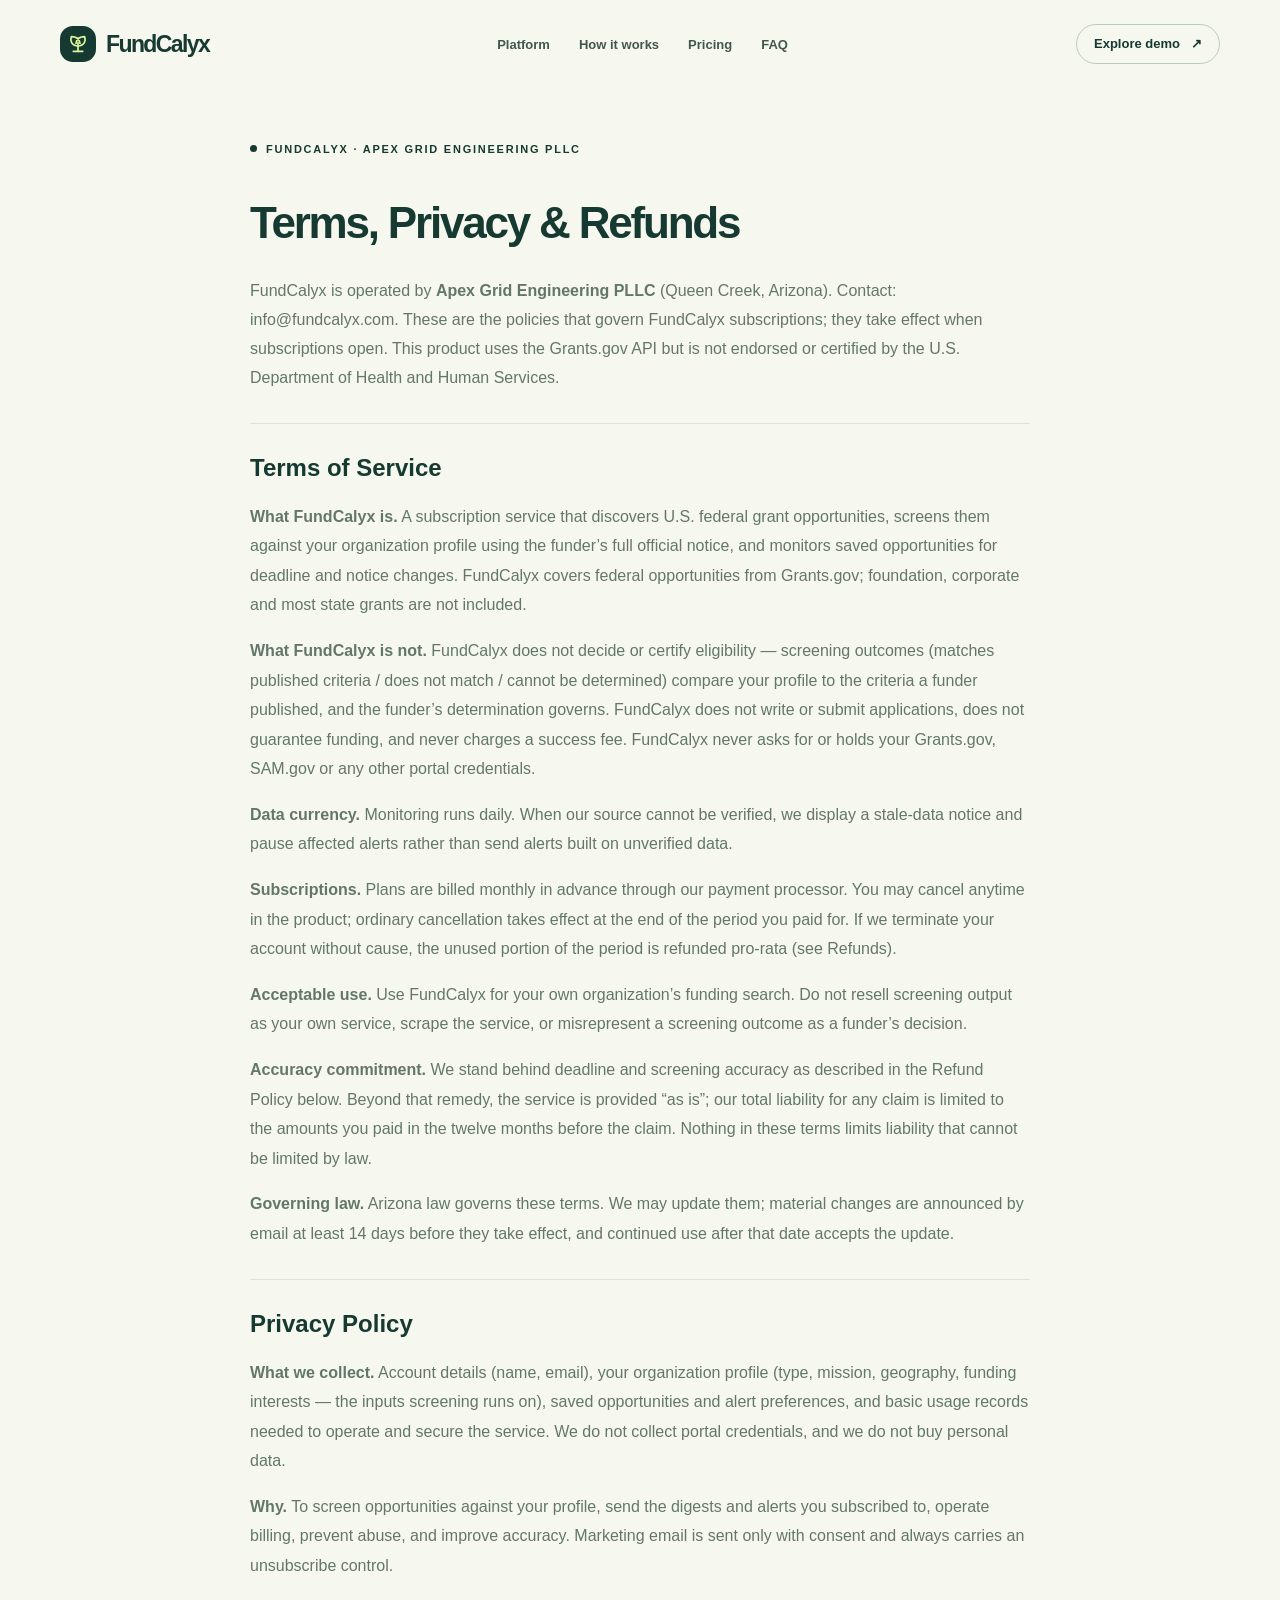
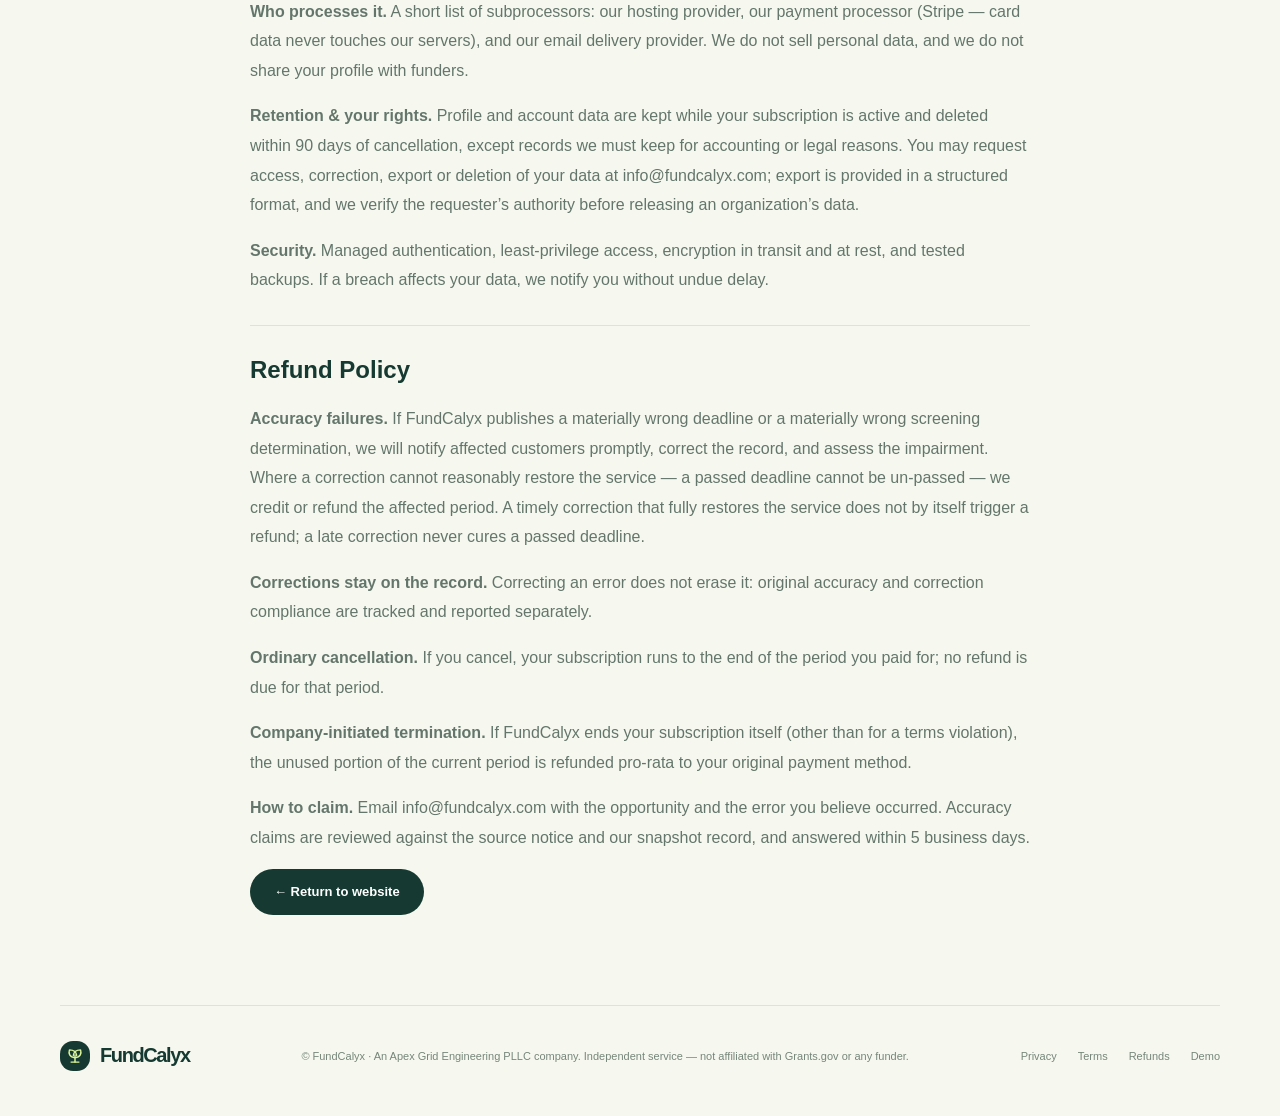
==== commit b9bf6b4a: "Legal page kicker cure: FUNDCALYX · APEX GRID ENGINEERING PLLC eyebrow above H1" ====
--- a/legal.html
+++ b/legal.html
@@ -1 +1 @@
-<!doctype html><html lang="en"><head><meta charset="utf-8"><meta name="viewport" content="width=device-width,initial-scale=1"><meta name="robots" content="noindex"><title>Terms, Privacy & Refunds — FundCalyx</title><link rel="canonical" href="https://fundcalyx.com/legal.html"><meta name="description" content="FundCalyx terms of service, privacy policy and refund policy. Operated by Apex Grid Engineering PLLC. FundCalyx screens against published criteria, never decides eligibility, and never holds your portal credentials."><link rel="stylesheet" href="assets/site.css"><link rel="icon" href="assets/favicon.svg" type="image/svg+xml"></head><body data-site="fundcalyx"><div class="nav-shell container"><nav class="nav" aria-label="Main navigation"><a class="logo" href="index.html" aria-label="FundCalyx home"><span class="mark"><svg viewBox="0 0 36 36" fill="none" aria-hidden="true"><path d="M18 29V16" stroke="currentColor" stroke-width="2.6" stroke-linecap="round"/><path d="M18 21C8 20 6 13 8 7c7 0 12 3 13 10M18 21c10-1 12-8 10-14-7 0-12 3-13 10" stroke="currentColor" stroke-width="2.6" stroke-linecap="round" stroke-linejoin="round"/><path d="M11 29h14" stroke="currentColor" stroke-width="2.6" stroke-linecap="round"/></svg></span>FundCalyx</a><div class="nav-links"><a href="index.html#platform">Platform</a><a href="index.html#how">How it works</a><a href="index.html#pricing">Pricing</a><a href="index.html#faq">FAQ</a></div><div class="nav-actions"><a class="btn btn-outline btn-sm" href="workspace.html">Explore demo <span aria-hidden="true">↗</span></a><button class="mobile-toggle" type="button" aria-label="Toggle menu" aria-expanded="false">☰</button></div></nav><div class="mobile-menu" id="mobile-menu"><a href="index.html#platform">Platform</a><a href="index.html#how">How it works</a><a href="index.html#pricing">Pricing</a><a href="workspace.html">Explore demo</a></div></div><main class="container" style="max-width:780px;padding:50px 0 90px"><h1 style="font-size:44px;letter-spacing:-.05em">Terms, Privacy &amp; Refunds</h1><p style="line-height:1.8;color:var(--muted)">FundCalyx is operated by <strong>Apex Grid Engineering PLLC</strong> (Queen Creek, Arizona). Contact: info@fundcalyx.com. These are the policies that govern FundCalyx subscriptions; they take effect when subscriptions open. This product uses the Grants.gov API but is not endorsed or certified by the U.S. Department of Health and Human Services.</p><hr style="border:0;border-top:1px solid var(--line);margin:30px 0"><section id="terms"><h2>Terms of Service</h2><div style="line-height:1.85;color:var(--muted)"><p><strong>What FundCalyx is.</strong> A subscription service that discovers U.S. federal grant opportunities, screens them against your organization profile using the funder’s full official notice, and monitors saved opportunities for deadline and notice changes. FundCalyx covers federal opportunities from Grants.gov; foundation, corporate and most state grants are not included.</p><p><strong>What FundCalyx is not.</strong> FundCalyx does not decide or certify eligibility — screening outcomes (matches published criteria / does not match / cannot be determined) compare your profile to the criteria a funder published, and the funder’s determination governs. FundCalyx does not write or submit applications, does not guarantee funding, and never charges a success fee. FundCalyx never asks for or holds your Grants.gov, SAM.gov or any other portal credentials.</p><p><strong>Data currency.</strong> Monitoring runs daily. When our source cannot be verified, we display a stale-data notice and pause affected alerts rather than send alerts built on unverified data.</p><p><strong>Subscriptions.</strong> Plans are billed monthly in advance through our payment processor. You may cancel anytime in the product; ordinary cancellation takes effect at the end of the period you paid for. If we terminate your account without cause, the unused portion of the period is refunded pro-rata (see Refunds).</p><p><strong>Acceptable use.</strong> Use FundCalyx for your own organization’s funding search. Do not resell screening output as your own service, scrape the service, or misrepresent a screening outcome as a funder’s decision.</p><p><strong>Accuracy commitment.</strong> We stand behind deadline and screening accuracy as described in the Refund Policy below. Beyond that remedy, the service is provided “as is”; our total liability for any claim is limited to the amounts you paid in the twelve months before the claim. Nothing in these terms limits liability that cannot be limited by law.</p><p><strong>Governing law.</strong> Arizona law governs these terms. We may update them; material changes are announced by email at least 14 days before they take effect, and continued use after that date accepts the update.</p></div></section><hr style="border:0;border-top:1px solid var(--line);margin:30px 0"><section id="privacy"><h2>Privacy Policy</h2><div style="line-height:1.85;color:var(--muted)"><p><strong>What we collect.</strong> Account details (name, email), your organization profile (type, mission, geography, funding interests — the inputs screening runs on), saved opportunities and alert preferences, and basic usage records needed to operate and secure the service. We do not collect portal credentials, and we do not buy personal data.</p><p><strong>Why.</strong> To screen opportunities against your profile, send the digests and alerts you subscribed to, operate billing, prevent abuse, and improve accuracy. Marketing email is sent only with consent and always carries an unsubscribe control.</p><p><strong>Who processes it.</strong> A short list of subprocessors: our hosting provider, our payment processor (Stripe — card data never touches our servers), and our email delivery provider. We do not sell personal data, and we do not share your profile with funders.</p><p><strong>Retention &amp; your rights.</strong> Profile and account data are kept while your subscription is active and deleted within 90 days of cancellation, except records we must keep for accounting or legal reasons. You may request access, correction, export or deletion of your data at info@fundcalyx.com; export is provided in a structured format, and we verify the requester’s authority before releasing an organization’s data.</p><p><strong>Security.</strong> Managed authentication, least-privilege access, encryption in transit and at rest, and tested backups. If a breach affects your data, we notify you without undue delay.</p></div></section><hr style="border:0;border-top:1px solid var(--line);margin:30px 0"><section id="refunds"><h2>Refund Policy</h2><div style="line-height:1.85;color:var(--muted)"><p><strong>Accuracy failures.</strong> If FundCalyx publishes a materially wrong deadline or a materially wrong screening determination, we will notify affected customers promptly, correct the record, and assess the impairment. Where a correction cannot reasonably restore the service — a passed deadline cannot be un-passed — we credit or refund the affected period. A timely correction that fully restores the service does not by itself trigger a refund; a late correction never cures a passed deadline.</p><p><strong>Corrections stay on the record.</strong> Correcting an error does not erase it: original accuracy and correction compliance are tracked and reported separately.</p><p><strong>Ordinary cancellation.</strong> If you cancel, your subscription runs to the end of the period you paid for; no refund is due for that period.</p><p><strong>Company-initiated termination.</strong> If FundCalyx ends your subscription itself (other than for a terms violation), the unused portion of the current period is refunded pro-rata to your original payment method.</p><p><strong>How to claim.</strong> Email info@fundcalyx.com with the opportunity and the error you believe occurred. Accuracy claims are reviewed against the source notice and our snapshot record, and answered within 5 business days.</p></div></section><a class="btn btn-dark" href="index.html">← Return to website</a></main><div class="container"><footer class="footer"><a class="logo" href="index.html" aria-label="FundCalyx home"><span class="mark"><svg viewBox="0 0 36 36" fill="none" aria-hidden="true"><path d="M18 29V16" stroke="currentColor" stroke-width="2.6" stroke-linecap="round"/><path d="M18 21C8 20 6 13 8 7c7 0 12 3 13 10M18 21c10-1 12-8 10-14-7 0-12 3-13 10" stroke="currentColor" stroke-width="2.6" stroke-linecap="round" stroke-linejoin="round"/><path d="M11 29h14" stroke="currentColor" stroke-width="2.6" stroke-linecap="round"/></svg></span>FundCalyx</a><span>© FundCalyx · An Apex Grid Engineering PLLC company. Independent service — not affiliated with Grants.gov or any funder.</span><div class="footer-links"><a href="legal.html#privacy">Privacy</a><a href="legal.html#terms">Terms</a><a href="legal.html#refunds">Refunds</a><a href="workspace.html">Demo</a></div></footer></div><script src="assets/site-config.js"></script><script defer src="assets/site.js"></script></body></html>+<!doctype html><html lang="en"><head><meta charset="utf-8"><meta name="viewport" content="width=device-width,initial-scale=1"><meta name="robots" content="noindex"><title>Terms, Privacy & Refunds — FundCalyx</title><link rel="canonical" href="https://fundcalyx.com/legal.html"><meta name="description" content="FundCalyx terms of service, privacy policy and refund policy. Operated by Apex Grid Engineering PLLC. FundCalyx screens against published criteria, never decides eligibility, and never holds your portal credentials."><link rel="stylesheet" href="assets/site.css"><link rel="icon" href="assets/favicon.svg" type="image/svg+xml"></head><body data-site="fundcalyx"><div class="nav-shell container"><nav class="nav" aria-label="Main navigation"><a class="logo" href="index.html" aria-label="FundCalyx home"><span class="mark"><svg viewBox="0 0 36 36" fill="none" aria-hidden="true"><path d="M18 29V16" stroke="currentColor" stroke-width="2.6" stroke-linecap="round"/><path d="M18 21C8 20 6 13 8 7c7 0 12 3 13 10M18 21c10-1 12-8 10-14-7 0-12 3-13 10" stroke="currentColor" stroke-width="2.6" stroke-linecap="round" stroke-linejoin="round"/><path d="M11 29h14" stroke="currentColor" stroke-width="2.6" stroke-linecap="round"/></svg></span>FundCalyx</a><div class="nav-links"><a href="index.html#platform">Platform</a><a href="index.html#how">How it works</a><a href="index.html#pricing">Pricing</a><a href="index.html#faq">FAQ</a></div><div class="nav-actions"><a class="btn btn-outline btn-sm" href="workspace.html">Explore demo <span aria-hidden="true">↗</span></a><button class="mobile-toggle" type="button" aria-label="Toggle menu" aria-expanded="false">☰</button></div></nav><div class="mobile-menu" id="mobile-menu"><a href="index.html#platform">Platform</a><a href="index.html#how">How it works</a><a href="index.html#pricing">Pricing</a><a href="workspace.html">Explore demo</a></div></div><main class="container" style="max-width:780px;padding:50px 0 90px"><p class="eyebrow" style="margin:0 0 14px"><span class="dot"></span> FUNDCALYX · APEX GRID ENGINEERING PLLC</p><h1 style="font-size:44px;letter-spacing:-.05em">Terms, Privacy &amp; Refunds</h1><p style="line-height:1.8;color:var(--muted)">FundCalyx is operated by <strong>Apex Grid Engineering PLLC</strong> (Queen Creek, Arizona). Contact: info@fundcalyx.com. These are the policies that govern FundCalyx subscriptions; they take effect when subscriptions open. This product uses the Grants.gov API but is not endorsed or certified by the U.S. Department of Health and Human Services.</p><hr style="border:0;border-top:1px solid var(--line);margin:30px 0"><section id="terms"><h2>Terms of Service</h2><div style="line-height:1.85;color:var(--muted)"><p><strong>What FundCalyx is.</strong> A subscription service that discovers U.S. federal grant opportunities, screens them against your organization profile using the funder’s full official notice, and monitors saved opportunities for deadline and notice changes. FundCalyx covers federal opportunities from Grants.gov; foundation, corporate and most state grants are not included.</p><p><strong>What FundCalyx is not.</strong> FundCalyx does not decide or certify eligibility — screening outcomes (matches published criteria / does not match / cannot be determined) compare your profile to the criteria a funder published, and the funder’s determination governs. FundCalyx does not write or submit applications, does not guarantee funding, and never charges a success fee. FundCalyx never asks for or holds your Grants.gov, SAM.gov or any other portal credentials.</p><p><strong>Data currency.</strong> Monitoring runs daily. When our source cannot be verified, we display a stale-data notice and pause affected alerts rather than send alerts built on unverified data.</p><p><strong>Subscriptions.</strong> Plans are billed monthly in advance through our payment processor. You may cancel anytime in the product; ordinary cancellation takes effect at the end of the period you paid for. If we terminate your account without cause, the unused portion of the period is refunded pro-rata (see Refunds).</p><p><strong>Acceptable use.</strong> Use FundCalyx for your own organization’s funding search. Do not resell screening output as your own service, scrape the service, or misrepresent a screening outcome as a funder’s decision.</p><p><strong>Accuracy commitment.</strong> We stand behind deadline and screening accuracy as described in the Refund Policy below. Beyond that remedy, the service is provided “as is”; our total liability for any claim is limited to the amounts you paid in the twelve months before the claim. Nothing in these terms limits liability that cannot be limited by law.</p><p><strong>Governing law.</strong> Arizona law governs these terms. We may update them; material changes are announced by email at least 14 days before they take effect, and continued use after that date accepts the update.</p></div></section><hr style="border:0;border-top:1px solid var(--line);margin:30px 0"><section id="privacy"><h2>Privacy Policy</h2><div style="line-height:1.85;color:var(--muted)"><p><strong>What we collect.</strong> Account details (name, email), your organization profile (type, mission, geography, funding interests — the inputs screening runs on), saved opportunities and alert preferences, and basic usage records needed to operate and secure the service. We do not collect portal credentials, and we do not buy personal data.</p><p><strong>Why.</strong> To screen opportunities against your profile, send the digests and alerts you subscribed to, operate billing, prevent abuse, and improve accuracy. Marketing email is sent only with consent and always carries an unsubscribe control.</p><p><strong>Who processes it.</strong> A short list of subprocessors: our hosting provider, our payment processor (Stripe — card data never touches our servers), and our email delivery provider. We do not sell personal data, and we do not share your profile with funders.</p><p><strong>Retention &amp; your rights.</strong> Profile and account data are kept while your subscription is active and deleted within 90 days of cancellation, except records we must keep for accounting or legal reasons. You may request access, correction, export or deletion of your data at info@fundcalyx.com; export is provided in a structured format, and we verify the requester’s authority before releasing an organization’s data.</p><p><strong>Security.</strong> Managed authentication, least-privilege access, encryption in transit and at rest, and tested backups. If a breach affects your data, we notify you without undue delay.</p></div></section><hr style="border:0;border-top:1px solid var(--line);margin:30px 0"><section id="refunds"><h2>Refund Policy</h2><div style="line-height:1.85;color:var(--muted)"><p><strong>Accuracy failures.</strong> If FundCalyx publishes a materially wrong deadline or a materially wrong screening determination, we will notify affected customers promptly, correct the record, and assess the impairment. Where a correction cannot reasonably restore the service — a passed deadline cannot be un-passed — we credit or refund the affected period. A timely correction that fully restores the service does not by itself trigger a refund; a late correction never cures a passed deadline.</p><p><strong>Corrections stay on the record.</strong> Correcting an error does not erase it: original accuracy and correction compliance are tracked and reported separately.</p><p><strong>Ordinary cancellation.</strong> If you cancel, your subscription runs to the end of the period you paid for; no refund is due for that period.</p><p><strong>Company-initiated termination.</strong> If FundCalyx ends your subscription itself (other than for a terms violation), the unused portion of the current period is refunded pro-rata to your original payment method.</p><p><strong>How to claim.</strong> Email info@fundcalyx.com with the opportunity and the error you believe occurred. Accuracy claims are reviewed against the source notice and our snapshot record, and answered within 5 business days.</p></div></section><a class="btn btn-dark" href="index.html">← Return to website</a></main><div class="container"><footer class="footer"><a class="logo" href="index.html" aria-label="FundCalyx home"><span class="mark"><svg viewBox="0 0 36 36" fill="none" aria-hidden="true"><path d="M18 29V16" stroke="currentColor" stroke-width="2.6" stroke-linecap="round"/><path d="M18 21C8 20 6 13 8 7c7 0 12 3 13 10M18 21c10-1 12-8 10-14-7 0-12 3-13 10" stroke="currentColor" stroke-width="2.6" stroke-linecap="round" stroke-linejoin="round"/><path d="M11 29h14" stroke="currentColor" stroke-width="2.6" stroke-linecap="round"/></svg></span>FundCalyx</a><span>© FundCalyx · An Apex Grid Engineering PLLC company. Independent service — not affiliated with Grants.gov or any funder.</span><div class="footer-links"><a href="legal.html#privacy">Privacy</a><a href="legal.html#terms">Terms</a><a href="legal.html#refunds">Refunds</a><a href="workspace.html">Demo</a></div></footer></div><script src="assets/site-config.js"></script><script defer src="assets/site.js"></script></body></html>
